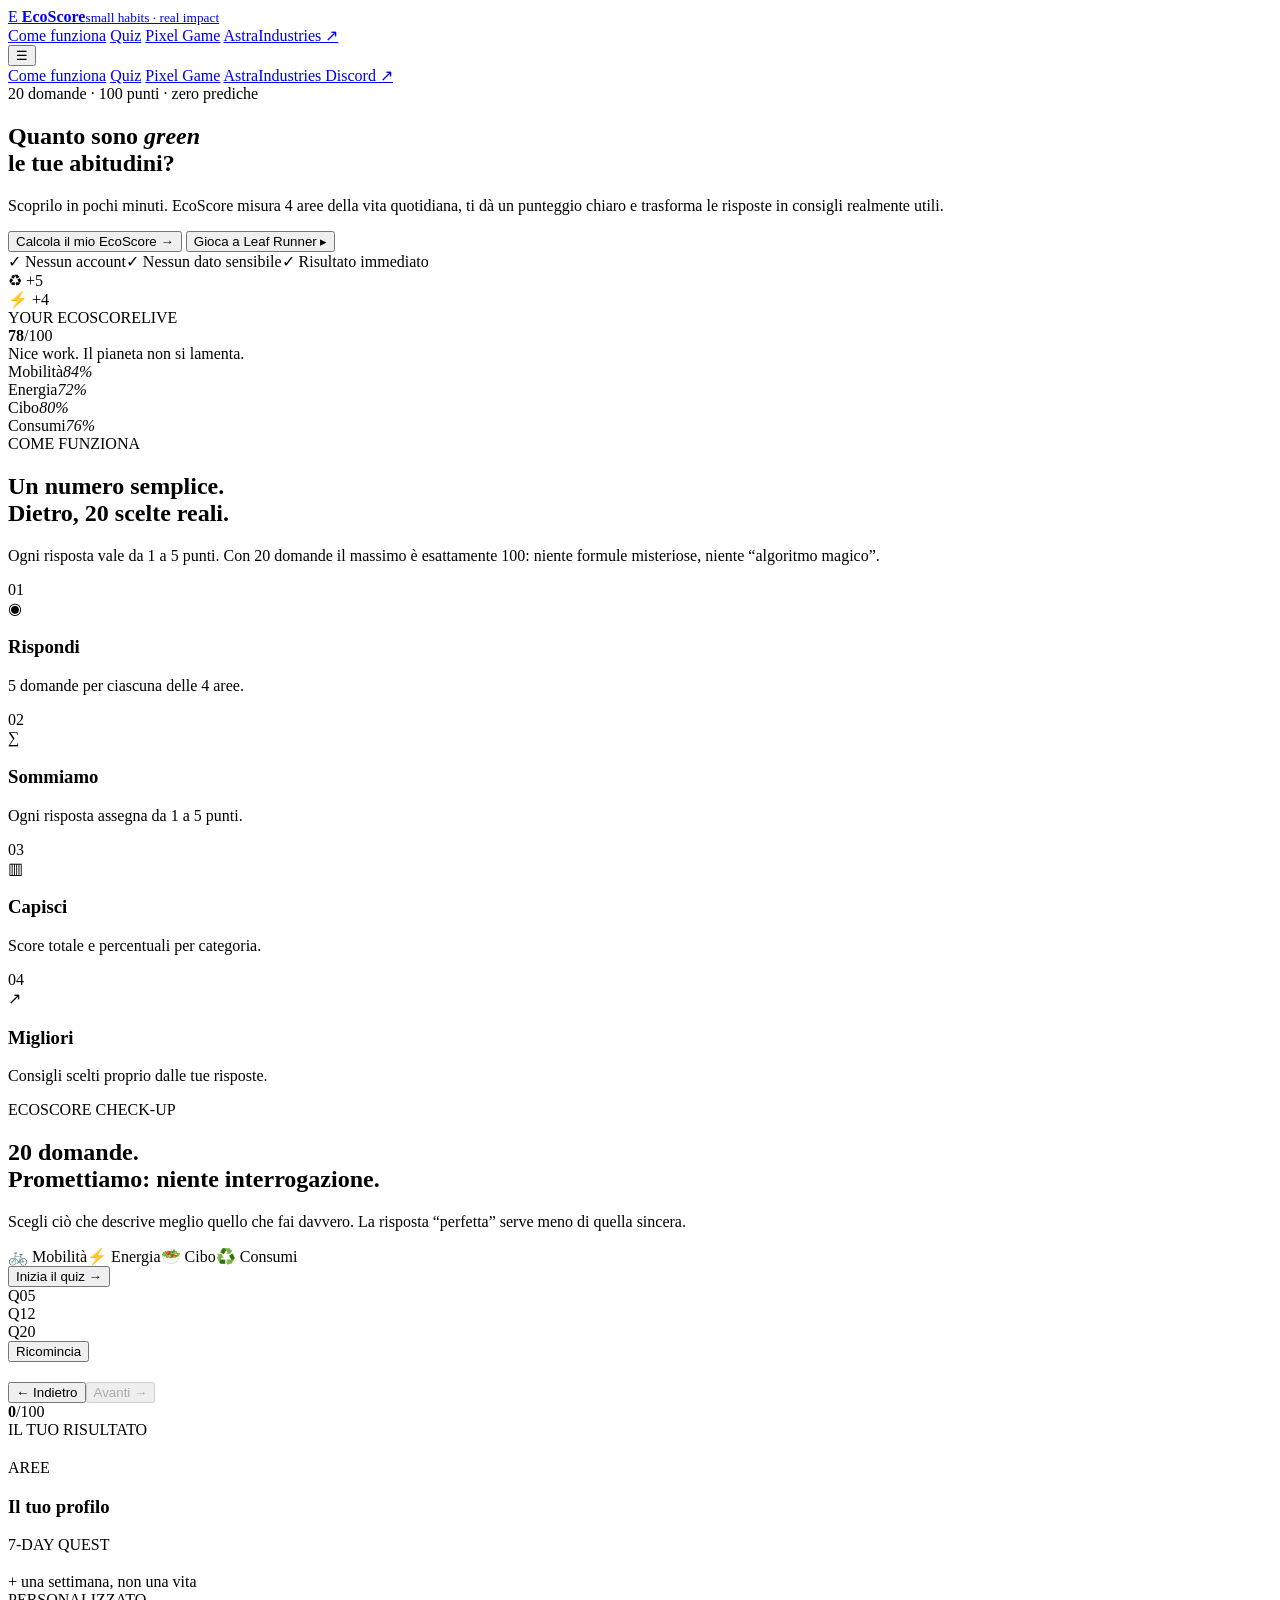
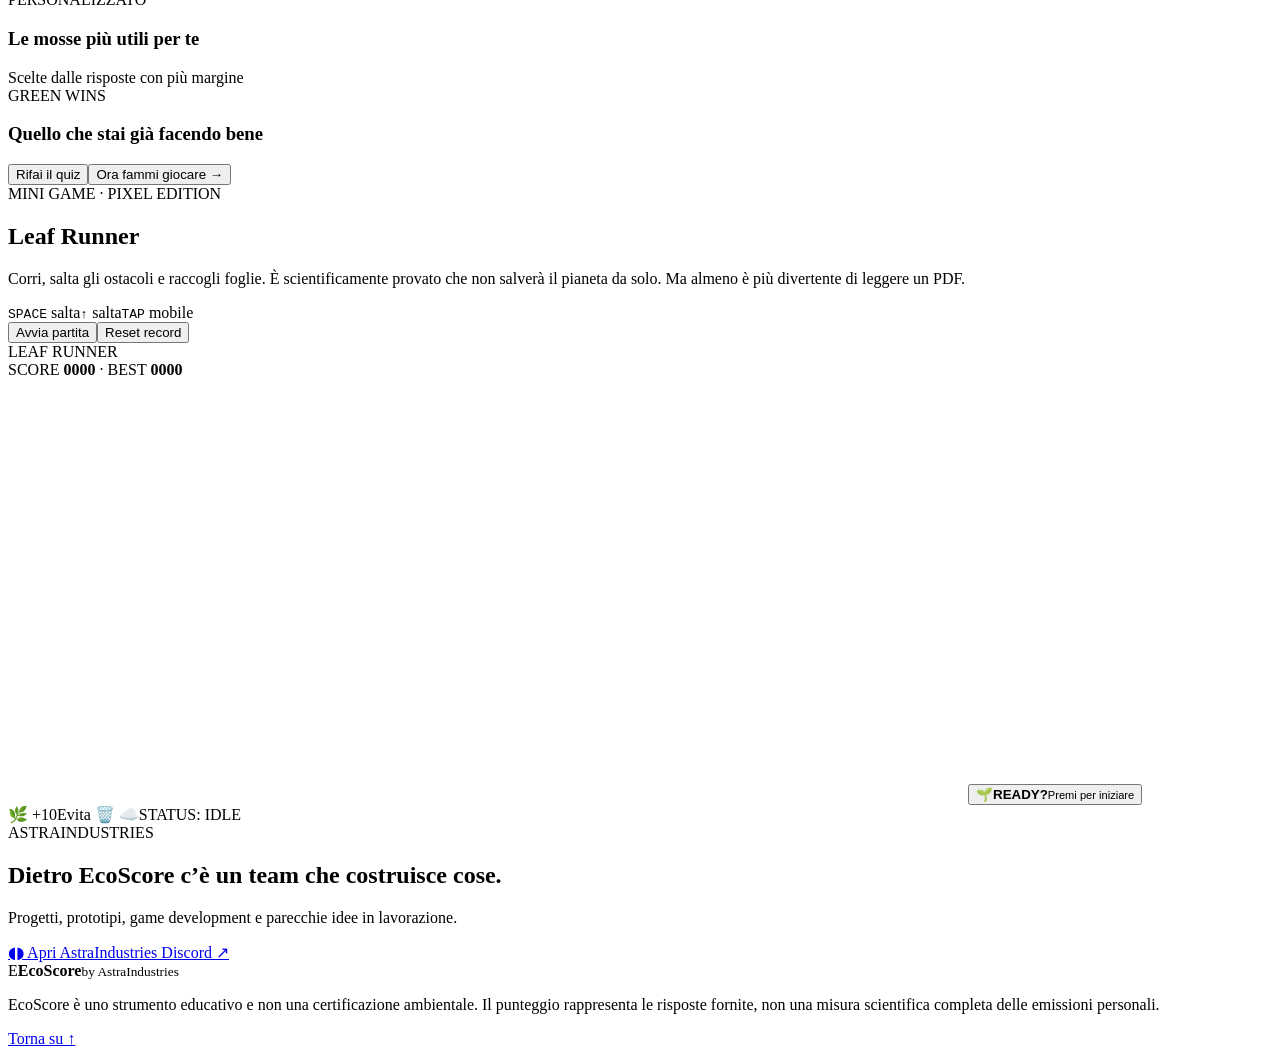
==== index.html @ 5b109d4e "Add EcoScore website" ====
<!doctype html>
<html lang="it">
<head>
  <meta charset="utf-8" />
  <meta name="viewport" content="width=device-width, initial-scale=1" />
  <meta name="theme-color" content="#101a16" />
  <meta name="description" content="EcoScore trasforma le abitudini quotidiane in un punteggio da 0 a 100 e suggerisce azioni concrete per migliorare." />
  <title>EcoScore — Small habits. Real impact.</title>
  <link rel="stylesheet" href="style.css" />
</head>
<body>
  <header class="nav-wrap">
    <nav class="nav container" aria-label="Navigazione principale">
      <a class="logo" href="#home" aria-label="EcoScore home">
        <span class="logo-mark" aria-hidden="true">E</span>
        <span><b>EcoScore</b><small>small habits · real impact</small></span>
      </a>
      <div class="nav-links">
        <a href="#how">Come funziona</a>
        <a href="#quiz">Quiz</a>
        <a href="#game">Pixel Game</a>
        <a class="discord-link" href="https://discord.gg/yv6ZYd7eTw" target="_blank" rel="noopener">AstraIndustries ↗</a>
      </div>
      <button class="menu-btn" id="menuBtn" type="button" aria-label="Apri menu" aria-expanded="false">☰</button>
    </nav>
    <div class="mobile-menu" id="mobileMenu">
      <a href="#how">Come funziona</a>
      <a href="#quiz">Quiz</a>
      <a href="#game">Pixel Game</a>
      <a href="https://discord.gg/yv6ZYd7eTw" target="_blank" rel="noopener">AstraIndustries Discord ↗</a>
    </div>
  </header>

  <main>
    <section class="hero container" id="home">
      <div class="hero-copy">
        <div class="pill"><span class="pulse"></span> 20 domande · 100 punti · zero prediche</div>
        <h1>Quanto sono <em>green</em><br/>le tue abitudini?</h1>
        <p>Scoprilo in pochi minuti. EcoScore misura 4 aree della vita quotidiana, ti dà un punteggio chiaro e trasforma le risposte in consigli realmente utili.</p>
        <div class="hero-actions">
          <button class="btn primary" id="heroQuizBtn" type="button">Calcola il mio EcoScore <span>→</span></button>
          <button class="btn secondary" id="heroGameBtn" type="button">Gioca a Leaf Runner <span>▸</span></button>
        </div>
        <div class="trust"><span>✓ Nessun account</span><span>✓ Nessun dato sensibile</span><span>✓ Risultato immediato</span></div>
      </div>

      <div class="hero-visual" aria-label="Anteprima dashboard EcoScore">
        <div class="orbit orbit-a"></div><div class="orbit orbit-b"></div>
        <div class="floating-chip chip-a">♻ +5</div>
        <div class="floating-chip chip-b">⚡ +4</div>
        <div class="score-preview">
          <div class="preview-top"><span>YOUR ECOSCORE</span><span class="live-dot">LIVE</span></div>
          <div class="big-score"><strong>78</strong><span>/100</span></div>
          <div class="grade">Nice work. Il pianeta non si lamenta.</div>
          <div class="bars">
            <div><span>Mobilità</span><b><i style="width:84%"></i></b><em>84%</em></div>
            <div><span>Energia</span><b><i style="width:72%"></i></b><em>72%</em></div>
            <div><span>Cibo</span><b><i style="width:80%"></i></b><em>80%</em></div>
            <div><span>Consumi</span><b><i style="width:76%"></i></b><em>76%</em></div>
          </div>
        </div>
      </div>
    </section>

    <section class="how section container" id="how">
      <div class="section-head split-head">
        <div><span class="kicker">COME FUNZIONA</span><h2>Un numero semplice.<br/>Dietro, 20 scelte reali.</h2></div>
        <p>Ogni risposta vale da 1 a 5 punti. Con 20 domande il massimo è esattamente 100: niente formule misteriose, niente “algoritmo magico”.</p>
      </div>
      <div class="steps-grid">
        <article><span>01</span><div class="step-icon">◉</div><h3>Rispondi</h3><p>5 domande per ciascuna delle 4 aree.</p></article>
        <article><span>02</span><div class="step-icon">∑</div><h3>Sommiamo</h3><p>Ogni risposta assegna da 1 a 5 punti.</p></article>
        <article><span>03</span><div class="step-icon">▥</div><h3>Capisci</h3><p>Score totale e percentuali per categoria.</p></article>
        <article><span>04</span><div class="step-icon">↗</div><h3>Migliori</h3><p>Consigli scelti proprio dalle tue risposte.</p></article>
      </div>
    </section>

    <section class="quiz-section section" id="quiz">
      <div class="container quiz-container">
        <div class="quiz-intro" id="quizIntro">
          <div class="quiz-intro-copy">
            <span class="kicker light">ECOSCORE CHECK-UP</span>
            <h2>20 domande.<br/>Promettiamo: niente interrogazione.</h2>
            <p>Scegli ciò che descrive meglio quello che fai davvero. La risposta “perfetta” serve meno di quella sincera.</p>
            <div class="category-chips"><span>🚲 Mobilità</span><span>⚡ Energia</span><span>🥗 Cibo</span><span>♻️ Consumi</span></div>
            <button class="btn light-btn" id="startQuizBtn" type="button">Inizia il quiz →</button>
          </div>
          <div class="quiz-intro-art" aria-hidden="true"><div class="q-card q1">Q<span>05</span></div><div class="q-card q2">Q<span>12</span></div><div class="q-card q3">Q<span>20</span></div></div>
        </div>

        <div class="quiz-panel hidden" id="quizPanel">
          <div class="quiz-meta"><div><span class="category-badge" id="categoryBadge"></span><span class="counter" id="counter"></span></div><button class="text-btn" id="restartTiny" type="button">Ricomincia</button></div>
          <div class="progress"><div id="progressFill"></div></div>
          <div class="question-wrap"><span class="question-number" id="questionNumber"></span><h2 id="questionText"></h2><p class="micro-reaction" id="microReaction" aria-live="polite"></p><div class="answer-list" id="answerList"></div></div>
          <div class="quiz-nav"><button class="btn ghost-on-dark" id="prevBtn" type="button">← Indietro</button><button class="btn light-btn" id="nextBtn" type="button" disabled>Avanti →</button></div>
        </div>

        <div class="results hidden" id="resultsPanel">
          <div class="result-hero"><div class="score-gauge" id="scoreGauge" style="--score:0"><div><strong id="totalScore">0</strong><span>/100</span></div></div><div class="result-copy"><span class="kicker light">IL TUO RISULTATO</span><h2 id="scoreTitle"></h2><p id="scoreText"></p><div class="result-badges" id="resultBadges"></div></div></div>
          <div class="results-grid"><article class="result-card"><div class="card-label">AREE</div><h3>Il tuo profilo</h3><div class="category-results" id="categoryResults"></div></article><article class="result-card accent-card"><div class="card-label">7-DAY QUEST</div><h3 id="challengeTitle"></h3><p id="challengeText"></p><span class="challenge-tag">+ una settimana, non una vita</span></article></div>
          <article class="result-card tips-card"><div class="tips-head"><div><div class="card-label">PERSONALIZZATO</div><h3>Le mosse più utili per te</h3></div><span>Scelte dalle risposte con più margine</span></div><div class="tips-grid" id="tipsGrid"></div></article>
          <article class="wins-card"><div><div class="card-label">GREEN WINS</div><h3>Quello che stai già facendo bene</h3></div><div id="winsList" class="wins-list"></div></article>
          <div class="result-actions"><button class="btn light-btn" id="redoBtn" type="button">Rifai il quiz</button><button class="btn ghost-on-dark" id="playFromResults" type="button">Ora fammi giocare →</button></div>
        </div>
      </div>
    </section>

    <section class="game-section section container" id="game">
      <div class="game-copy"><span class="kicker">MINI GAME · PIXEL EDITION</span><h2>Leaf Runner</h2><p>Corri, salta gli ostacoli e raccogli foglie. È scientificamente provato che non salverà il pianeta da solo. Ma almeno è più divertente di leggere un PDF.</p><div class="game-how"><span><kbd>SPACE</kbd> salta</span><span><kbd>↑</kbd> salta</span><span><kbd>TAP</kbd> mobile</span></div><div class="game-actions"><button class="btn primary" id="startGameBtn" type="button">Avvia partita</button><button class="btn secondary" id="resetBestBtn" type="button">Reset record</button></div></div>
      <div class="arcade-shell"><div class="arcade-top"><div><span class="pixel-dot"></span> LEAF RUNNER</div><div>SCORE <strong id="gameScore">0000</strong> · BEST <strong id="gameBest">0000</strong></div></div><div class="canvas-wrap"><canvas id="gameCanvas" width="960" height="420" aria-label="Leaf Runner, gioco pixel 2D"></canvas><button class="canvas-overlay" id="canvasOverlay" type="button"><span class="pixel-logo">🌱</span><b id="overlayTitle">READY?</b><small id="overlaySub">Premi per iniziare</small></button></div><div class="arcade-bottom"><span>🌿 +10</span><span>Evita 🗑️ ☁️</span><span id="gameStatus">STATUS: IDLE</span></div></div>
    </section>

    <section class="cta section container"><div class="cta-card"><div><span class="kicker light">ASTRAINDUSTRIES</span><h2>Dietro EcoScore c’è un team che costruisce cose.</h2><p>Progetti, prototipi, game development e parecchie idee in lavorazione.</p></div><a class="btn discord-btn" href="https://discord.gg/yv6ZYd7eTw" target="_blank" rel="noopener"><span class="discord-icon">◖◗</span> Apri AstraIndustries Discord ↗</a></div></section>
  </main>

  <footer class="footer container"><div class="logo mini"><span class="logo-mark">E</span><span><b>EcoScore</b><small>by AstraIndustries</small></span></div><p>EcoScore è uno strumento educativo e non una certificazione ambientale. Il punteggio rappresenta le risposte fornite, non una misura scientifica completa delle emissioni personali.</p><a href="#home">Torna su ↑</a></footer>
  <script src="app.js"></script>
</body>
</html>
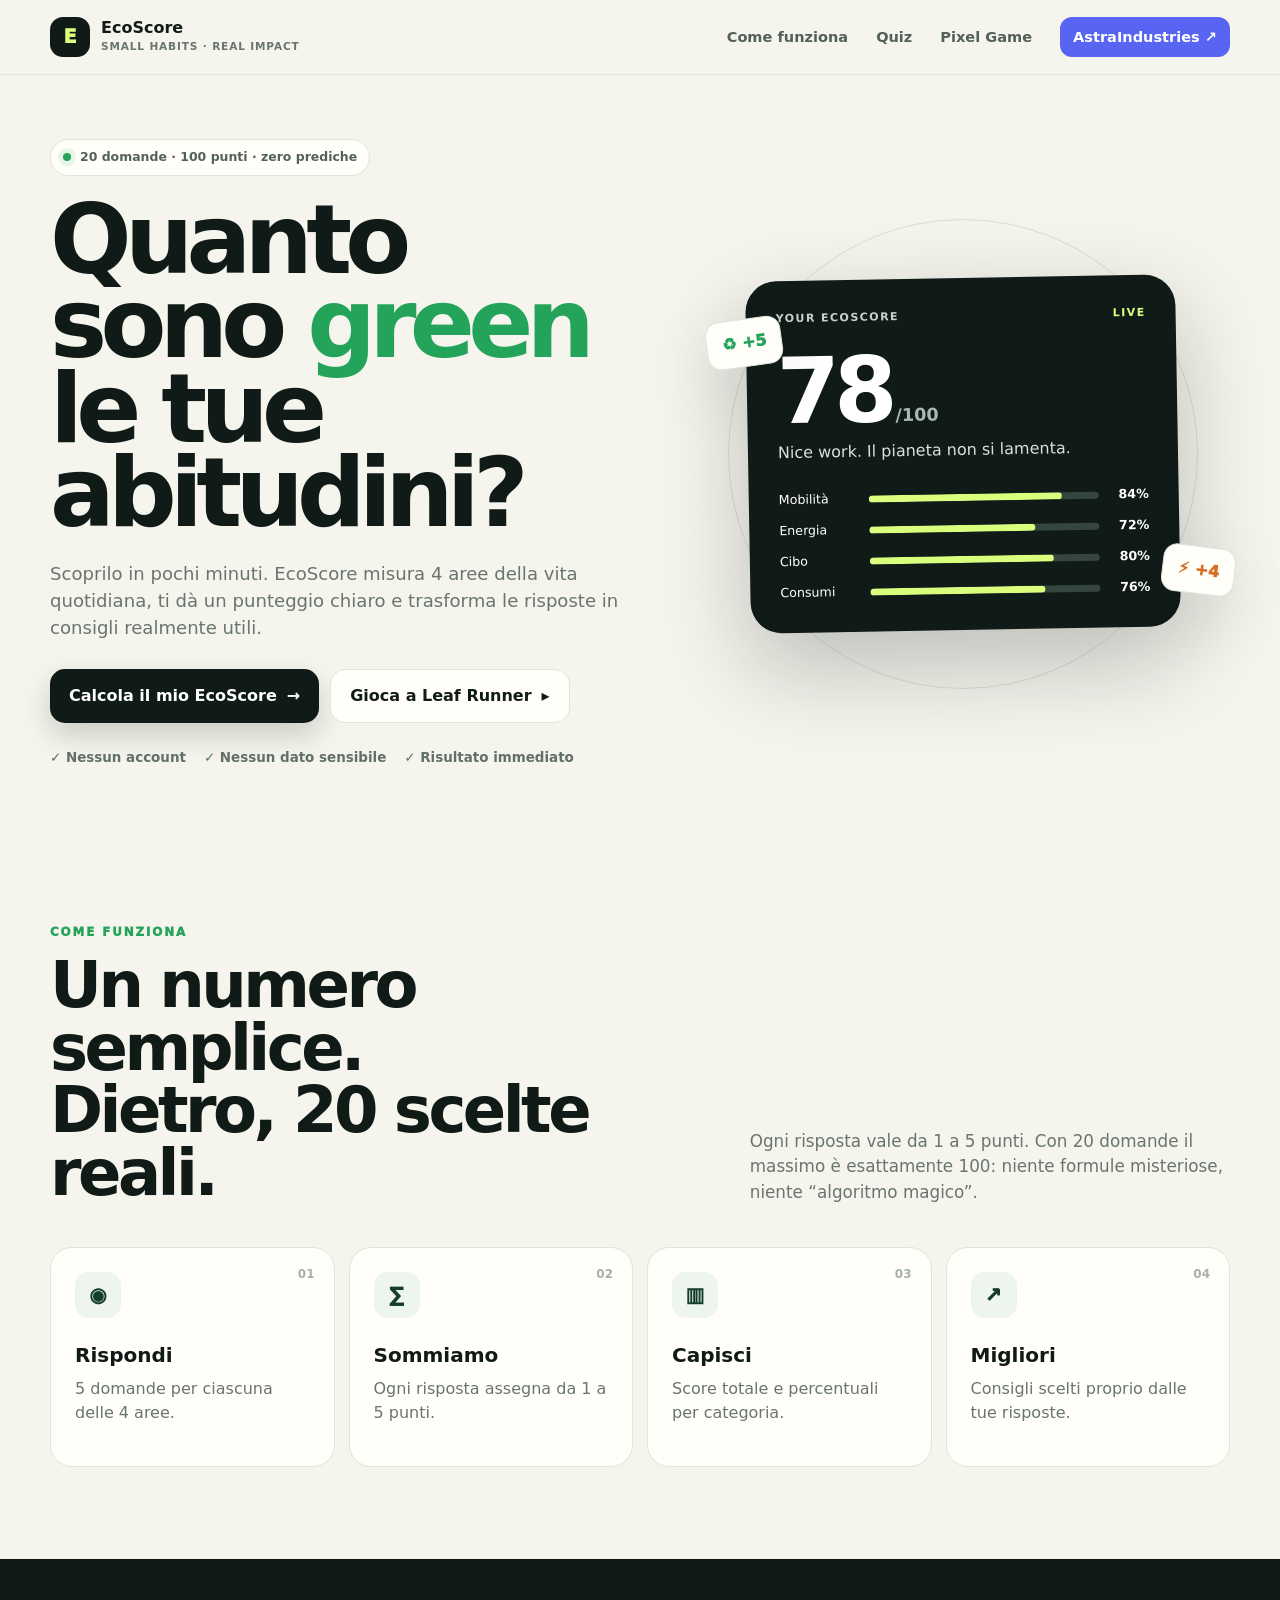
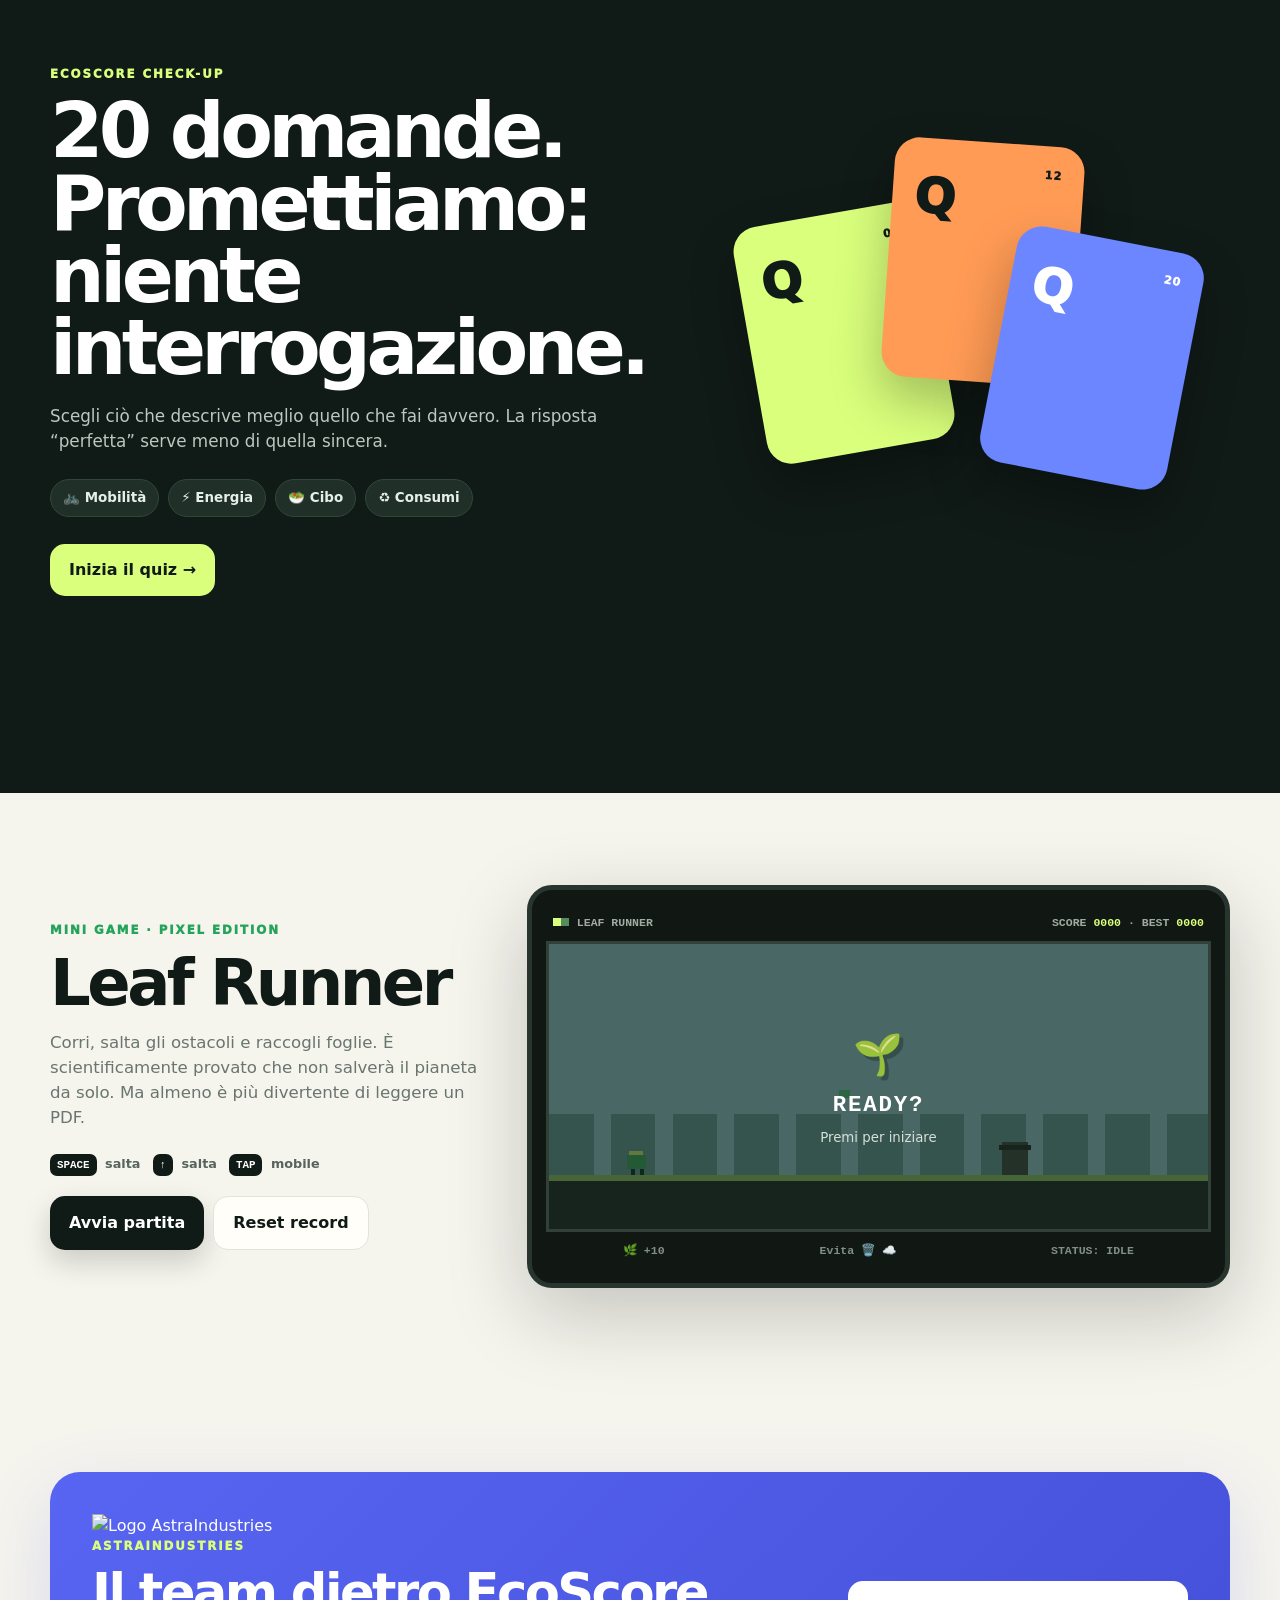
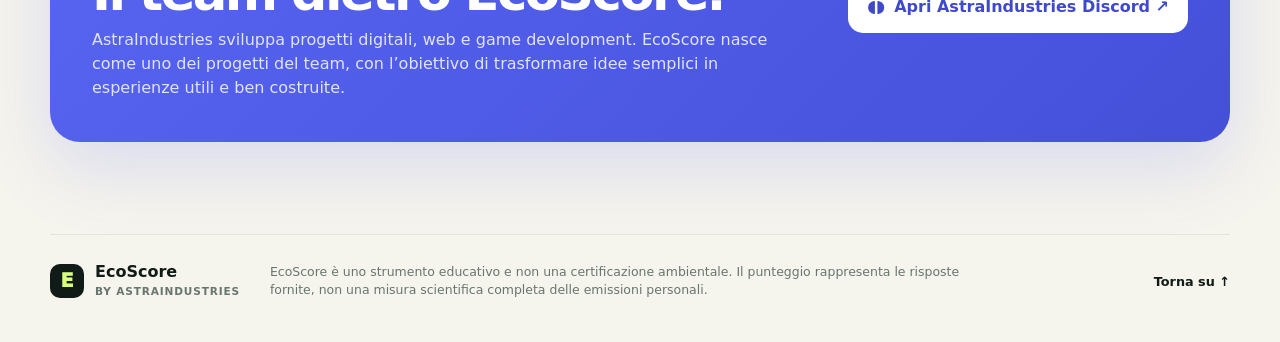
==== commit 49e5996a: "Add AstraIndustries branding section" ====
--- a/index.html
+++ b/index.html
@@ -110,7 +110,7 @@
       <div class="arcade-shell"><div class="arcade-top"><div><span class="pixel-dot"></span> LEAF RUNNER</div><div>SCORE <strong id="gameScore">0000</strong> · BEST <strong id="gameBest">0000</strong></div></div><div class="canvas-wrap"><canvas id="gameCanvas" width="960" height="420" aria-label="Leaf Runner, gioco pixel 2D"></canvas><button class="canvas-overlay" id="canvasOverlay" type="button"><span class="pixel-logo">🌱</span><b id="overlayTitle">READY?</b><small id="overlaySub">Premi per iniziare</small></button></div><div class="arcade-bottom"><span>🌿 +10</span><span>Evita 🗑️ ☁️</span><span id="gameStatus">STATUS: IDLE</span></div></div>
     </section>
 
-    <section class="cta section container"><div class="cta-card"><div><span class="kicker light">ASTRAINDUSTRIES</span><h2>Dietro EcoScore c’è un team che costruisce cose.</h2><p>Progetti, prototipi, game development e parecchie idee in lavorazione.</p></div><a class="btn discord-btn" href="https://discord.gg/yv6ZYd7eTw" target="_blank" rel="noopener"><span class="discord-icon">◖◗</span> Apri AstraIndustries Discord ↗</a></div></section>
+    <section class="cta section container"><div class="cta-card astra-card"><div class="astra-brand"><img class="astra-logo" src="https://ecoscore-71mu7k.v2.appdeploy.ai/resources/astra-industries-logo.png" alt="Logo AstraIndustries"><div><span class="kicker light">ASTRAINDUSTRIES</span><h2>Il team dietro EcoScore.</h2><p>AstraIndustries sviluppa progetti digitali, web e game development. EcoScore nasce come uno dei progetti del team, con l’obiettivo di trasformare idee semplici in esperienze utili e ben costruite.</p></div></div><a class="btn discord-btn" href="https://discord.gg/yv6ZYd7eTw" target="_blank" rel="noopener"><span class="discord-icon">◖◗</span> Apri AstraIndustries Discord ↗</a></div></section>
   </main>
 
   <footer class="footer container"><div class="logo mini"><span class="logo-mark">E</span><span><b>EcoScore</b><small>by AstraIndustries</small></span></div><p>EcoScore è uno strumento educativo e non una certificazione ambientale. Il punteggio rappresenta le risposte fornite, non una misura scientifica completa delle emissioni personali.</p><a href="#home">Torna su ↑</a></footer>
--- a/style.css
+++ b/style.css
@@ -0,0 +1,13 @@
+:root{--ink:#101a16;--forest:#143d2b;--green:#24a35a;--green2:#54d783;--lime:#d9ff7c;--cream:#f5f4ed;--paper:#fffef9;--muted:#69756f;--line:#dfe4dd;--orange:#ff9b55;--blue:#6fb9dd;--purple:#8f7be8;--red:#ef6d5d;--shadow:0 22px 70px rgba(16,26,22,.10)}
+*{box-sizing:border-box}html{scroll-behavior:smooth}body{margin:0;background:var(--cream);color:var(--ink);font-family:Inter,ui-sans-serif,system-ui,-apple-system,BlinkMacSystemFont,"Segoe UI",sans-serif;line-height:1.5}button,a{font:inherit}button{cursor:pointer}a{text-decoration:none;color:inherit}.container{width:min(1180px,calc(100% - 40px));margin:auto}.section{padding:92px 0}.hidden{display:none!important}
+.nav-wrap{position:sticky;top:0;z-index:50;background:rgba(245,244,237,.88);backdrop-filter:blur(18px);border-bottom:1px solid rgba(16,26,22,.07)}.nav{height:74px;display:flex;align-items:center;justify-content:space-between;gap:22px}.logo{display:flex;align-items:center;gap:11px}.logo-mark{display:grid;place-items:center;width:40px;height:40px;border-radius:13px;background:var(--ink);color:var(--lime);font-weight:1000;font-size:1.2rem}.logo b{display:block;font-size:1rem;line-height:1.1}.logo small{display:block;color:var(--muted);font-weight:700;font-size:.66rem;letter-spacing:.08em;text-transform:uppercase;margin-top:3px}.nav-links{display:flex;align-items:center;gap:28px;font-size:.91rem;font-weight:800}.nav-links a{color:#526059}.nav-links a:hover{color:var(--ink)}.nav-links .discord-link{color:white;background:#5865f2;padding:9px 13px;border-radius:12px}.menu-btn{display:none;border:0;background:var(--paper);border:1px solid var(--line);border-radius:12px;width:44px;height:44px;font-size:1.2rem}.mobile-menu{display:none;padding:4px 20px 18px}.mobile-menu.open{display:grid}.mobile-menu a{padding:12px 0;border-top:1px solid var(--line);font-weight:800}
+.hero{min-height:660px;display:grid;grid-template-columns:1.05fr .95fr;align-items:center;gap:54px;padding-top:64px;padding-bottom:64px}.pill{display:inline-flex;align-items:center;gap:9px;padding:8px 12px;background:var(--paper);border:1px solid var(--line);border-radius:999px;font-size:.78rem;font-weight:900;color:#53615a}.pulse{width:8px;height:8px;border-radius:50%;background:var(--green);box-shadow:0 0 0 5px rgba(36,163,90,.10)}.hero h1{font-size:clamp(3.3rem,7.5vw,6.6rem);line-height:.88;letter-spacing:-.07em;margin:22px 0 24px}.hero h1 em{font-style:normal;color:var(--green)}.hero-copy>p{color:var(--muted);font-size:1.13rem;max-width:670px;margin:0 0 28px}.hero-actions{display:flex;flex-wrap:wrap;gap:11px}.btn{border:0;border-radius:15px;padding:14px 19px;font-weight:900;display:inline-flex;align-items:center;justify-content:center;gap:10px;transition:transform .18s ease,box-shadow .18s ease}.btn:hover{transform:translateY(-2px)}.primary{background:var(--ink);color:white;box-shadow:0 12px 28px rgba(16,26,22,.18)}.secondary{background:var(--paper);color:var(--ink);border:1px solid var(--line)}.trust{display:flex;gap:18px;flex-wrap:wrap;margin-top:25px;color:#617068;font-size:.84rem;font-weight:750}.hero-visual{position:relative;min-height:500px;display:grid;place-items:center}.orbit{position:absolute;border-radius:50%;border:1px solid rgba(20,61,43,.12)}.orbit-a{width:470px;height:470px}.orbit-b{width:350px;height:350px;border-style:dashed}.score-preview{position:relative;z-index:2;width:min(430px,92%);background:var(--ink);border-radius:31px;padding:30px;color:white;box-shadow:0 34px 90px rgba(16,26,22,.25);transform:rotate(-1deg)}.preview-top{display:flex;justify-content:space-between;font-size:.69rem;letter-spacing:.13em;font-weight:900;color:#c7d2cb}.live-dot{color:var(--lime)}.big-score{display:flex;align-items:baseline;gap:4px;margin:18px 0 0}.big-score strong{font-size:5.7rem;line-height:1;letter-spacing:-.07em}.big-score span{font-size:1.1rem;color:#aab9b0;font-weight:800}.grade{color:#d8e1dc;margin:4px 0 26px}.bars{display:grid;gap:12px}.bars>div{display:grid;grid-template-columns:80px 1fr 40px;gap:10px;align-items:center;font-size:.79rem}.bars b{height:7px;background:#34463d;border-radius:99px;overflow:hidden}.bars i{display:block;height:100%;background:var(--lime);border-radius:99px}.bars em{font-style:normal;text-align:right;font-weight:900}.floating-chip{position:absolute;z-index:4;background:var(--paper);border:1px solid var(--line);box-shadow:var(--shadow);padding:11px 15px;border-radius:14px;font-weight:950}.chip-a{left:2%;top:23%;transform:rotate(-8deg);color:var(--green)}.chip-b{right:-1%;bottom:22%;transform:rotate(7deg);color:#d66e25}
+.kicker{display:block;color:var(--green);font-weight:1000;font-size:.74rem;letter-spacing:.16em;margin-bottom:12px}.kicker.light{color:var(--lime)}.section-head h2,.game-copy h2{font-size:clamp(2.3rem,5vw,4.3rem);letter-spacing:-.055em;line-height:.98;margin:0}.split-head{display:grid;grid-template-columns:1.15fr .85fr;align-items:end;gap:50px;margin-bottom:42px}.split-head>p{color:var(--muted);font-size:1.05rem;margin:0;max-width:520px}.steps-grid{display:grid;grid-template-columns:repeat(4,1fr);gap:14px}.steps-grid article{position:relative;background:var(--paper);border:1px solid var(--line);border-radius:22px;padding:24px;min-height:220px}.steps-grid article>span{position:absolute;right:19px;top:17px;color:#a7b0aa;font-weight:900;font-size:.75rem}.step-icon{width:46px;height:46px;border-radius:14px;display:grid;place-items:center;background:#edf5ed;color:var(--forest);font-weight:1000;font-size:1.25rem}.steps-grid h3{font-size:1.25rem;margin:22px 0 7px}.steps-grid p{margin:0;color:var(--muted)}
+.quiz-section{background:var(--ink);color:white;overflow:hidden}.quiz-container{min-height:650px}.quiz-intro{min-height:560px;display:grid;grid-template-columns:1.08fr .92fr;align-items:center;gap:55px}.quiz-intro h2{font-size:clamp(2.7rem,6vw,5rem);line-height:.94;letter-spacing:-.06em;margin:0 0 20px}.quiz-intro-copy>p{color:#bac8c0;max-width:610px;font-size:1.05rem}.category-chips{display:flex;gap:9px;flex-wrap:wrap;margin:24px 0 27px}.category-chips span{background:#203028;border:1px solid #31463b;color:#e6eee9;padding:8px 12px;border-radius:999px;font-size:.84rem;font-weight:800}.light-btn{background:var(--lime);color:var(--ink)}.quiz-intro-art{position:relative;height:420px}.q-card{position:absolute;width:190px;height:240px;border-radius:25px;display:flex;align-items:flex-start;justify-content:space-between;padding:22px;font-size:3rem;font-weight:1000;letter-spacing:-.06em;box-shadow:0 24px 50px rgba(0,0,0,.25)}.q-card span{font-size:.7rem;letter-spacing:.08em}.q1{background:var(--lime);color:var(--ink);left:7%;top:22%;transform:rotate(-10deg)}.q2{background:var(--orange);color:var(--ink);left:34%;top:5%;transform:rotate(4deg)}.q3{background:#6b86ff;color:white;left:55%;top:28%;transform:rotate(11deg)}
+.quiz-panel{max-width:920px;margin:auto;padding-top:12px}.quiz-meta{display:flex;justify-content:space-between;align-items:center;gap:20px}.quiz-meta>div{display:flex;gap:11px;align-items:center}.category-badge{padding:8px 11px;border:1px solid #34453c;background:#1b2922;border-radius:999px;font-weight:900;font-size:.8rem}.counter{color:#93a39a;font-weight:800;font-size:.84rem}.text-btn{border:0;background:none;color:#9fb0a7;font-weight:850}.progress{height:7px;background:#26362e;border-radius:99px;margin:19px 0 44px;overflow:hidden}.progress>div{height:100%;width:0;background:var(--lime);border-radius:99px;transition:width .25s}.question-number{display:block;color:#718078;font-size:.75rem;letter-spacing:.15em;font-weight:900}.question-wrap h2{font-size:clamp(2rem,4.6vw,3.7rem);line-height:1.03;letter-spacing:-.05em;margin:8px 0 8px;max-width:850px}.micro-reaction{height:24px;color:var(--lime);font-weight:850;font-size:.86rem;margin:0 0 18px}.answer-list{display:grid;grid-template-columns:1fr 1fr;gap:10px}.answer{background:#17251e;color:white;border:1.5px solid #314138;border-radius:17px;padding:16px 17px;text-align:left;display:flex;gap:13px;align-items:flex-start;min-height:76px}.answer:hover{border-color:#5a6e63}.answer.selected{background:#243b2f;border-color:var(--lime);box-shadow:inset 0 0 0 1px var(--lime)}.answer-index{display:grid;place-items:center;width:28px;height:28px;flex:0 0 28px;border-radius:9px;background:#28372f;color:#a9b7af;font-size:.75rem;font-weight:1000}.answer.selected .answer-index{background:var(--lime);color:var(--ink)}.answer b{display:block;font-size:.96rem;line-height:1.25}.answer small{display:block;color:#93a39a;margin-top:4px}.quiz-nav{display:flex;justify-content:space-between;margin-top:28px}.ghost-on-dark{background:transparent;color:white;border:1px solid #3e5047}.btn:disabled{opacity:.35;cursor:not-allowed;transform:none}
+.results{max-width:1040px;margin:auto}.result-hero{display:flex;align-items:center;gap:42px;padding-bottom:35px;border-bottom:1px solid #314138}.score-gauge{--score:0;width:215px;aspect-ratio:1;border-radius:50%;display:grid;place-items:center;flex:0 0 auto;background:conic-gradient(var(--lime) calc(var(--score)*1%),#26352e 0);position:relative}.score-gauge:after{content:"";position:absolute;inset:15px;background:var(--ink);border-radius:50%}.score-gauge div{position:relative;z-index:2;display:flex;align-items:baseline}.score-gauge strong{font-size:4.4rem;letter-spacing:-.07em}.score-gauge span{color:#8c9c93;font-weight:900}.result-copy h2{font-size:clamp(2.4rem,5vw,4.4rem);letter-spacing:-.055em;line-height:.95;margin:0 0 12px}.result-copy>p{color:#a9b8b0;max-width:650px}.result-badges{display:flex;gap:8px;flex-wrap:wrap;margin-top:16px}.result-badges span{font-size:.76rem;padding:7px 10px;border:1px solid #3a4b42;border-radius:999px;color:#d9e3dd;font-weight:800}.results-grid{display:grid;grid-template-columns:1.08fr .92fr;gap:15px;margin-top:18px}.result-card,.wins-card{background:#17251e;border:1px solid #314138;border-radius:23px;padding:24px}.result-card h3,.wins-card h3{font-size:1.35rem;margin:5px 0 18px}.card-label{font-size:.66rem;letter-spacing:.15em;color:#77877e;font-weight:1000}.accent-card{background:var(--lime);color:var(--ink);border-color:var(--lime)}.accent-card p{color:#34453c}.accent-card .card-label{color:#537244}.challenge-tag{display:inline-block;margin-top:10px;background:rgba(16,26,22,.09);padding:7px 10px;border-radius:999px;font-size:.72rem;font-weight:900}.category-results{display:grid;gap:14px}.cat-line{display:grid;grid-template-columns:100px 1fr 42px;gap:11px;align-items:center;font-size:.84rem}.cat-line span{font-weight:850}.cat-line b{height:8px;background:#2b3c33;border-radius:99px;overflow:hidden}.cat-line i{display:block;height:100%;background:var(--lime);border-radius:99px}.cat-line em{font-style:normal;text-align:right;font-weight:900}.tips-card{margin-top:15px}.tips-head{display:flex;justify-content:space-between;gap:20px;align-items:end}.tips-head>span{color:#84958b;font-size:.78rem}.tips-grid{display:grid;grid-template-columns:repeat(3,1fr);gap:11px;margin-top:18px}.tip{background:#203129;border:1px solid #35473e;border-radius:17px;padding:17px}.tip-num{width:28px;height:28px;border-radius:9px;background:var(--lime);color:var(--ink);display:grid;place-items:center;font-weight:1000;font-size:.76rem}.tip h4{margin:13px 0 5px}.tip p{margin:0;color:#9daf9f;font-size:.86rem}.wins-card{margin-top:15px;display:grid;grid-template-columns:.8fr 1.2fr;gap:25px;align-items:center}.wins-list{display:flex;gap:8px;flex-wrap:wrap}.wins-list span{background:#203129;border:1px solid #35473e;padding:9px 11px;border-radius:999px;color:#dbe5df;font-size:.78rem;font-weight:800}.result-actions{display:flex;justify-content:center;gap:10px;margin-top:20px}
+.game-section{display:grid;grid-template-columns:.76fr 1.24fr;gap:46px;align-items:center}.game-copy>p{color:var(--muted);font-size:1.04rem;max-width:470px}.game-how{display:flex;flex-wrap:wrap;gap:12px;margin:23px 0}.game-how span{font-size:.8rem;color:#56645d;font-weight:800}.game-how kbd{background:var(--ink);color:white;border-radius:7px;padding:5px 7px;margin-right:4px;font-size:.68rem}.game-actions{display:flex;gap:9px;flex-wrap:wrap}.arcade-shell{background:#111713;border-radius:25px;padding:14px;box-shadow:0 26px 80px rgba(16,26,22,.22);border:5px solid #28352e}.arcade-top,.arcade-bottom{height:37px;color:#9fac9f;font-family:"Courier New",monospace;font-size:.72rem;font-weight:900;display:flex;align-items:center;justify-content:space-between;padding:0 7px;gap:15px}.arcade-top strong{color:var(--lime)}.pixel-dot{display:inline-block;width:8px;height:8px;background:var(--lime);box-shadow:8px 0 0 #548b61;margin-right:9px}.canvas-wrap{position:relative;border:3px solid #314138;background:#9fd3d6;overflow:hidden;aspect-ratio:16/7}.canvas-wrap canvas{display:block;width:100%;height:100%;image-rendering:pixelated}.canvas-overlay{position:absolute;inset:0;border:0;background:rgba(13,24,18,.58);color:white;display:grid;place-content:center;text-align:center;gap:5px}.canvas-overlay.hidden{display:none}.pixel-logo{font-size:2.5rem;filter:drop-shadow(4px 4px 0 rgba(0,0,0,.25))}.canvas-overlay b{font-family:"Courier New",monospace;font-size:1.4rem;letter-spacing:.08em}.canvas-overlay small{color:#d6dfd8}.arcade-bottom{justify-content:space-around;color:#819085}
+.cta-card{background:linear-gradient(135deg,#5865f2,#4450d8);color:white;border-radius:30px;padding:42px;display:flex;justify-content:space-between;gap:38px;align-items:center;box-shadow:0 24px 70px rgba(88,101,242,.18)}.cta-card h2{font-size:clamp(2rem,4vw,3.4rem);line-height:.98;letter-spacing:-.05em;margin:0 0 10px;max-width:720px}.cta-card p{margin:0;color:#e0e3ff}.discord-btn{background:white;color:#3f49c9;white-space:nowrap}.discord-icon{font-weight:1000}.footer{display:grid;grid-template-columns:auto 1fr auto;gap:30px;align-items:center;border-top:1px solid var(--line);padding-top:28px;padding-bottom:42px}.footer p{color:var(--muted);font-size:.78rem;margin:0;max-width:700px}.footer>a{font-weight:900;font-size:.8rem}.logo.mini .logo-mark{width:34px;height:34px;border-radius:10px}
+@media(max-width:960px){.nav-links{display:none}.menu-btn{display:block}.hero{grid-template-columns:1fr;min-height:auto;padding-top:52px}.hero-visual{min-height:460px}.split-head{grid-template-columns:1fr}.steps-grid{grid-template-columns:1fr 1fr}.quiz-intro{grid-template-columns:1fr}.quiz-intro-art{display:none}.answer-list{grid-template-columns:1fr}.game-section{grid-template-columns:1fr}.results-grid{grid-template-columns:1fr}.tips-grid{grid-template-columns:1fr 1fr}.wins-card{grid-template-columns:1fr}.cta-card{flex-direction:column;align-items:flex-start}.footer{grid-template-columns:1fr}.footer>a{justify-self:start}}
+@media(max-width:620px){.container{width:min(100% - 24px,1180px)}.section{padding:66px 0}.hero{padding-top:38px;padding-bottom:44px}.hero h1{font-size:3.45rem}.hero-copy>p{font-size:1rem}.trust{flex-direction:column;gap:7px}.hero-visual{min-height:375px}.score-preview{padding:23px}.big-score strong{font-size:4.7rem}.orbit-a{width:360px;height:360px}.orbit-b{width:270px;height:270px}.floating-chip{font-size:.75rem;padding:8px 11px}.steps-grid{grid-template-columns:1fr}.quiz-section{padding-left:0;padding-right:0}.quiz-intro{min-height:500px}.quiz-panel{padding:0 4px}.quiz-meta{align-items:flex-start}.quiz-meta>div{align-items:flex-start;flex-direction:column;gap:6px}.question-wrap h2{font-size:2rem}.answer{min-height:70px;padding:14px}.quiz-nav{gap:8px}.quiz-nav .btn{flex:1}.result-hero{flex-direction:column;align-items:flex-start}.score-gauge{width:175px}.score-gauge strong{font-size:3.5rem}.tips-grid{grid-template-columns:1fr}.tips-head{align-items:flex-start;flex-direction:column}.cat-line{grid-template-columns:87px 1fr 40px}.result-actions{flex-direction:column}.arcade-shell{padding:8px;border-width:3px}.arcade-top{font-size:.58rem}.arcade-bottom{font-size:.58rem;gap:6px}.game-actions .btn{flex:1}.cta-card{padding:28px 22px}.discord-btn{white-space:normal;width:100%}.footer{padding-bottom:28px}.nav{height:66px}}
+@media(prefers-reduced-motion:reduce){html{scroll-behavior:auto}.btn{transition:none}}
